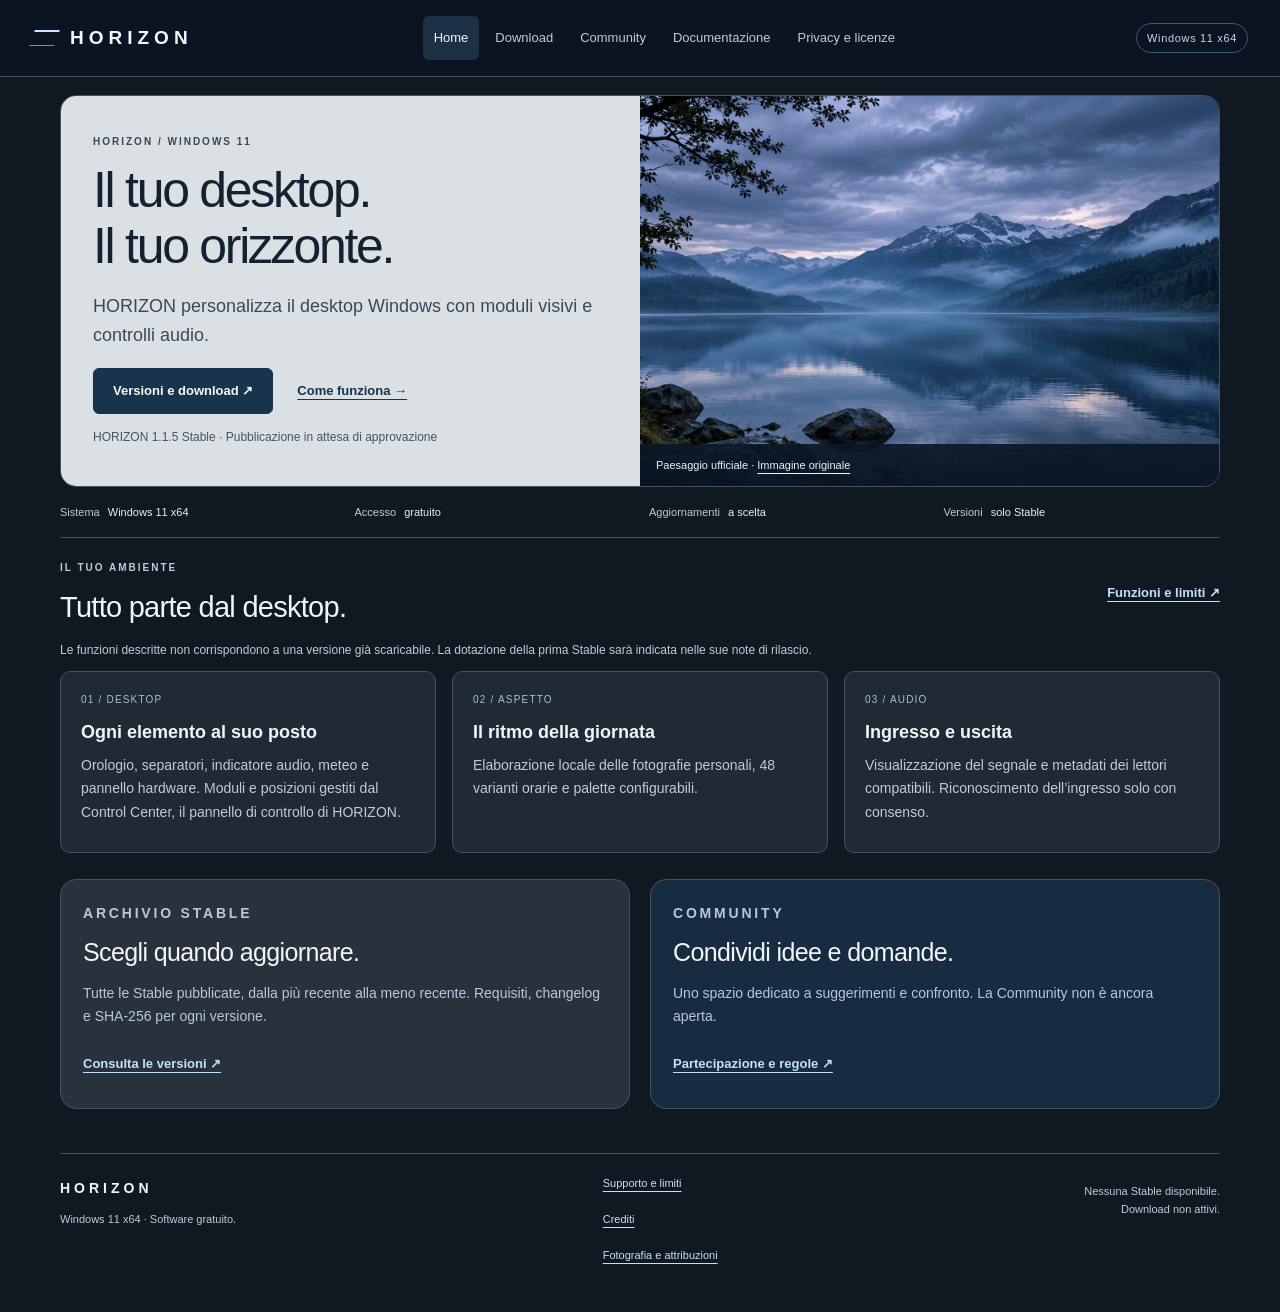
==== site/index.html @ 2f804839 "Publish approved HORIZON information site r4" ====
<!doctype html><html lang="it"><head><meta charset="utf-8"><meta name="viewport" content="width=device-width,initial-scale=1"><meta name="color-scheme" content="dark"><title>Desktop, audio e personalizzazione — HORIZON</title><meta name="description" content="HORIZON: desktop, audio e personalizzazione per Windows 11 x64."><link rel="stylesheet" href="styles.css"></head><body><a class="skip" href="#contenuto">Vai al contenuto</a><header class="site-header"><div class="header-inner"><a class="brand" href="index.html" aria-label="HORIZON, Home"><span class="brand-mark" aria-hidden="true"></span>HORIZON</a><nav aria-label="Navigazione principale"><a href="index.html" aria-current="page">Home</a><a href="download.html">Download</a><a href="community.html">Community</a><a href="guida.html">Documentazione</a><a href="privacy.html">Privacy e licenze</a></nav><span class="header-state">Windows 11 x64</span></div></header><main id="contenuto" tabindex="-1"><section class="hero-duo wrap" aria-labelledby="titolo-home"><div class="hero-editorial"><p class="eyebrow">HORIZON / WINDOWS 11</p><h1 id="titolo-home">Il tuo desktop.<br>Il tuo orizzonte.</h1><p class="hero-intro">HORIZON personalizza il desktop Windows con moduli visivi e controlli audio.</p><div class="actions"><a class="button primary" href="download.html">Versioni e download ↗</a><a class="text-link" href="guida.html">Come funziona →</a></div><p class="availability">HORIZON 1.1.5 Stable · Pubblicazione in attesa di approvazione</p></div><figure class="hero-landscape"><img src="assets/HORIZON_WEB_HERO_APPROVATO.png" width="1672" height="941" alt="Lago alpino all’ora blu, montagne innevate, bosco e cielo nuvoloso" fetchpriority="high"><figcaption>Paesaggio ufficiale · <a href="privacy.html#fotografia">Immagine originale</a></figcaption></figure></section><div class="facts-strip wrap" aria-label="Informazioni essenziali"><span>Sistema <strong>Windows 11 x64</strong></span><span>Accesso <strong>gratuito</strong></span><span>Aggiornamenti <strong>a scelta</strong></span><span>Versioni <strong>solo Stable</strong></span></div><section id="progetto" class="section wrap" aria-labelledby="titolo-progetto"><div class="section-heading"><div><p class="eyebrow">IL TUO AMBIENTE</p><h2 id="titolo-progetto">Tutto parte dal desktop.</h2></div><a class="text-link" href="guida.html">Funzioni e limiti ↗</a></div><p class="fine-print">Le funzioni descritte non corrispondono a una versione già scaricabile. La dotazione della prima Stable sarà indicata nelle sue note di rilascio.</p><div class="feature-grid"><article class="feature"><span class="feature-index" aria-hidden="true">01 / DESKTOP</span><h3>Ogni elemento al suo posto</h3><p>Orologio, separatori, indicatore audio, meteo e pannello hardware. Moduli e posizioni gestiti dal Control Center, il pannello di controllo di HORIZON.</p></article><article class="feature"><span class="feature-index" aria-hidden="true">02 / ASPETTO</span><h3>Il ritmo della giornata</h3><p>Elaborazione locale delle fotografie personali, 48 varianti orarie e palette configurabili.</p></article><article class="feature"><span class="feature-index" aria-hidden="true">03 / AUDIO</span><h3>Ingresso e uscita</h3><p>Visualizzazione del segnale e metadati dei lettori compatibili. Riconoscimento dell’ingresso solo con consenso.</p></article></div></section><section class="section wrap bottom-grid" aria-label="Versioni e Community"><article class="panel"><p class="eyebrow">ARCHIVIO STABLE</p><h2>Scegli quando aggiornare.</h2><p>Tutte le Stable pubblicate, dalla più recente alla meno recente. Requisiti, changelog e SHA-256 per ogni versione.</p><a class="text-link" href="download.html">Consulta le versioni ↗</a></article><article class="panel"><p class="eyebrow">COMMUNITY</p><h2>Condividi idee e domande.</h2><p>Uno spazio dedicato a suggerimenti e confronto. La Community non è ancora aperta.</p><a class="text-link" href="community.html">Partecipazione e regole ↗</a></article></section></main><footer class="site-footer"><div><a class="brand" href="index.html">HORIZON</a><p>Windows 11 x64 · Software gratuito.</p></div><nav aria-label="Informazioni sul progetto"><a href="guida.html#limiti">Supporto e limiti</a><a href="privacy.html#crediti">Crediti</a><a href="privacy.html#fotografia">Fotografia e attribuzioni</a></nav><p class="footer-state">Nessuna Stable disponibile.<br>Download non attivi.</p></footer></body></html>
---- site/styles.css ----
/* HORIZON v1.5 — static, local resources, no external fonts. */
:root{color-scheme:dark;--bg:#0b1420;--surface:#111f2e;--line:#2b3e52;--text:#ecf3fa;--muted:#a9bdcf;--accent:#b6d7f2;--link:#c2e1fa;--radius:16px}*{box-sizing:border-box}html{scroll-behavior:smooth;scroll-padding-top:100px}body{margin:0;background:var(--bg);color:var(--text);font:16px/1.65 'Segoe UI',Arial,sans-serif}a{color:var(--link);text-decoration-thickness:1px;text-underline-offset:4px}a:hover{color:white}a:focus-visible,button:focus-visible,summary:focus-visible,[tabindex]:focus-visible{outline:3px solid #d2edff;outline-offset:5px}main:focus-visible{outline-offset:-4px}.skip{position:fixed;left:18px;top:-100px;z-index:50;background:var(--text);color:var(--bg);padding:10px 18px;border-radius:6px}.skip:focus{top:12px}.wrap{width:min(1160px,calc(100% - 64px));margin-inline:auto}.site-header{border-bottom:1px solid var(--line);background:#0b1420;position:relative;z-index:3}.header-inner{max-width:1280px;padding:16px 32px;margin:auto;display:flex;align-items:center;justify-content:space-between;gap:24px}.brand{font-weight:650;letter-spacing:5px;font-size:19px;text-decoration:none;color:#f1f6fb;display:inline-flex;align-items:center;gap:13px;min-height:44px;white-space:nowrap}.brand-mark{display:block;width:25px;height:16px;border-top:2px solid #c8e6ff;border-bottom:1px solid #6d91b0;transform:skewX(-20deg)}.header-inner nav{display:flex;gap:5px;flex-wrap:wrap}.header-inner nav a{font-size:13px;color:var(--muted);text-decoration:none;min-height:44px;display:flex;align-items:center;padding:0 11px;border-radius:6px}.header-inner nav a:hover,.header-inner nav a[aria-current]{background:#1c3044;color:#eff8ff}.header-state{font-size:11px;letter-spacing:.06em;border:1px solid #415b73;color:#c5d8e9;padding:5px 10px;border-radius:100px;white-space:nowrap}.hero{position:relative;margin-top:24px;min-height:470px;border-radius:var(--radius);overflow:hidden;border:1px solid #4b6278;background:#172b40;display:flex;align-items:center}.hero-image,.hero-shade{position:absolute;inset:0;width:100%;height:100%;object-fit:cover;object-position:center 57%}.hero-shade{background:linear-gradient(90deg,rgba(5,16,30,.95),rgba(7,19,32,.76) 42%,rgba(7,19,32,.08) 100%)}.hero-copy{position:relative;padding:42px 46px 58px;max-width:740px}.eyebrow{font-size:10px;letter-spacing:.2em;color:var(--muted);font-weight:650;margin:0 0 12px}.hero .eyebrow{color:#c7dfef}h1,h2,h3,p{margin-top:0}h1{font-size:clamp(36px,4.5vw,60px);font-weight:450;letter-spacing:-.045em;line-height:1.12;margin-bottom:18px}h1 span{color:#c5dff2}.hero-intro{font-size:18px;color:#e2ecf5;line-height:1.6;margin-bottom:24px}.actions{display:flex;gap:24px;align-items:center;flex-wrap:wrap}.button{font:inherit;display:inline-flex;align-items:center;justify-content:center;gap:16px;min-height:46px;padding:10px 19px;border-radius:6px;border:1px solid #7b9ab5;text-decoration:none;font-size:13px;font-weight:600;line-height:1.4}.primary{background:#c1dff5;color:#0a2034;border-color:#c1dff5}.primary:hover{color:#081928;background:#e6f4ff}.secondary{background:#1b3247;color:#d8e8f5}button:disabled{cursor:not-allowed;opacity:1;background:#25394a;color:#c2d2df;border-color:#617b91}.text-link{font-size:13px;display:inline-flex;align-items:center;min-height:44px;font-weight:600}.hero .text-link{color:#f3f8fc}.hero-status{margin:18px 0 0;font-size:12px;color:#d2e3ef;display:flex;gap:9px;align-items:center}.status-dot{width:5px;height:5px;background:#c7dfef;border-radius:50%}.photo-credit{position:absolute;right:18px;bottom:12px;font-size:10px;color:#e7f2fa;background:#071321e6;padding:4px 8px;border-radius:3px}.photo-credit a{color:inherit}.facts-strip{display:grid;grid-template-columns:repeat(4,1fr);border-bottom:1px solid var(--line);padding:17px 0;gap:18px;font-size:11px;color:var(--muted)}.facts-strip strong{color:#e5eef6;font-weight:500;margin-left:5px}.section{padding:32px 0 4px}.section-heading{display:flex;justify-content:space-between;align-items:center;gap:20px;margin-bottom:20px}.section-heading h2{margin-bottom:0}h2{font-size:clamp(23px,2.5vw,29px);font-weight:500;line-height:1.25;letter-spacing:-.025em;margin-bottom:14px}h3{font-size:18px;font-weight:550;line-height:1.4;margin-bottom:9px}.feature-grid{display:grid;grid-template-columns:repeat(3,1fr);gap:22px}.feature{border-top:1px solid #49637c;padding:18px 0 8px;min-width:0}.feature-index{display:block;font-size:10px;letter-spacing:.12em;color:#a9bfd1;margin-bottom:12px}.feature p{font-size:14px;color:var(--muted);margin-bottom:8px}.fine-print{font-size:12px;color:var(--muted);margin-bottom:10px}.tag{font-size:11px;border:1px solid #52718d;background:#162d40;color:#cfe4f5;border-radius:50px;padding:5px 11px;display:inline-block;white-space:nowrap}.screens-grid{display:grid;grid-template-columns:1.2fr 1fr;gap:20px}.screenshot-slot{margin:0;border:1px solid #344e65;border-radius:10px;overflow:hidden;background:#0e1a29}.slot-content{min-height:170px;display:flex;align-items:center;justify-content:center;text-align:center;flex-direction:column;padding:20px;background:linear-gradient(125deg,#1a2f43,#0f1e2e)}.slot-content>span{font-size:24px;color:#89a9c2;margin-bottom:8px}.slot-content strong{font-size:14px;font-weight:500}.slot-content p{font-size:12px;color:var(--muted);margin:7px 0 0;max-width:300px}figcaption{font-size:10px;color:var(--muted);padding:9px 15px;border-top:1px solid var(--line)}.bottom-grid{display:grid;grid-template-columns:1fr 1fr;gap:20px;padding-bottom:36px}.panel{background:var(--surface);border:1px solid var(--line);border-radius:var(--radius);padding:26px}.panel p{font-size:14px;color:#b6c9d9}.panel h2{font-size:25px}.site-footer{max-width:1160px;margin:30px auto 0;border-top:1px solid var(--line);padding:24px 0 30px;display:flex;justify-content:space-between;gap:32px;align-items:start}.site-footer .brand{font-size:14px;letter-spacing:4px;min-height:28px}.site-footer p{font-size:11px;color:var(--muted);margin:8px 0 0}.site-footer nav{display:flex;flex-direction:column}.site-footer nav a{min-height:28px;font-size:11px}.footer-state{text-align:right}.page-intro{padding:42px 0 24px}.page-intro h1{font-size:clamp(34px,4vw,49px);margin-bottom:14px}.intro{font-size:17px;color:var(--muted);max-width:740px;margin-bottom:0}.download-layout{display:grid;grid-template-columns:1.35fr 1fr;gap:34px;align-items:start}.release-preview h2{font-size:30px}.version-number{color:#c1dcf1}.release-preview .button{margin:6px 0 14px}.release-facts{margin:20px 0 15px}.release-facts div{display:grid;grid-template-columns:150px 1fr;gap:14px;border-top:1px solid var(--line);padding:12px 0;font-size:13px}dt{color:#e5eff6}dd{margin:0;color:var(--muted)}.download-aside{padding:18px 0 0}.download-aside p{font-size:14px;color:var(--muted)}.download-aside h3{margin-top:24px}.table-scroll{overflow-x:auto;border:1px solid var(--line);border-radius:10px;margin:20px 0}.table-scroll table{width:100%;border-collapse:collapse;text-align:left;font-size:13px;min-width:620px}.table-scroll caption{text-align:left;padding:12px 18px;font-size:11px;color:var(--muted)}th{font-weight:500;background:#192d3f;padding:13px 18px;border-block:1px solid var(--line)}td{padding:20px 18px;color:var(--muted)}.empty-cell{height:100px;text-align:center}.notice{border-left:2px solid #80a9c8;padding:15px 20px;margin-block:20px 36px;background:#111f2e;font-size:13px}.notice p{color:var(--muted);margin:7px 0 0}.community-status{display:flex;align-items:center;justify-content:space-between;gap:28px}.community-status div{max-width:680px}.community-status .tag{margin-bottom:15px}.community-status p{margin-bottom:0}.community-status .button{flex-shrink:0}.clean-list{padding-left:20px;font-size:14px;color:var(--muted)}li{margin-bottom:9px}.guide-layout{display:grid;grid-template-columns:240px 1fr;gap:44px;align-items:start}.contents{padding:19px;display:flex;flex-direction:column;font-size:13px;position:sticky;top:20px}.contents strong{margin-bottom:10px}.contents a{min-height:38px}.guide-body{max-width:760px}.guide-body section,.legal-body section{padding:0 0 26px;margin-bottom:26px;border-bottom:1px solid var(--line);scroll-margin-top:24px}.guide-body p,.legal-body p,.guide-body li{font-size:15px;color:#b7cada}.guide-body ul{padding-left:20px}.legal-body{max-width:850px;margin-left:max(32px,calc((100vw - 1160px)/2));margin-right:auto}.privacy-list div{border-top:1px solid var(--line);padding:13px 0}.privacy-list dt{font-size:14px;margin-bottom:4px}.privacy-list dd{font-size:14px}.muted{color:var(--muted);font-size:12px}p,li,dd,h1,h2,h3{overflow-wrap:anywhere}
@media(max-width:1000px){.header-state{display:none}.header-inner{gap:14px}.hero-copy{padding-left:32px}.site-footer{margin-inline:32px}.facts-strip{grid-template-columns:1fr 1fr;gap:9px 20px}.header-inner nav a{padding-inline:8px}}
@media(max-width:720px){html{scroll-padding-top:20px}.wrap{width:calc(100% - 36px)}.header-inner{padding:12px 18px;flex-wrap:wrap;gap:4px}.brand{font-size:17px;letter-spacing:4px}.header-inner nav{width:100%;gap:3px}.header-inner nav a{font-size:12px;padding-inline:9px;min-height:40px}.hero{min-height:440px;margin-top:16px}.hero-copy{padding:32px 24px 58px;max-width:100%}.hero h1{font-size:clamp(34px,7.6vw,49px)}.hero-shade{background:linear-gradient(90deg,#081729ed,#071a2bc9 75%,#071a2b80)}.hero-image{object-position:60% center}.hero-intro{font-size:16px}.photo-credit{left:18px;right:auto;font-size:9px}.hero-status{font-size:11px}.actions{gap:12px}.section{padding-top:26px}.section-heading{align-items:start;flex-wrap:wrap;gap:8px}.feature-grid{grid-template-columns:1fr;gap:5px}.feature{padding-top:14px}.feature-index{margin-bottom:7px}.screens-grid,.bottom-grid,.download-layout,.guide-layout{grid-template-columns:1fr;gap:16px}.slot-content{min-height:140px}.panel{padding:22px}.site-footer{margin-inline:18px;flex-wrap:wrap;gap:16px}.footer-state{text-align:left}.site-footer nav{width:45%}.site-footer nav a{min-height:36px}.page-intro{padding:28px 0 20px}.page-intro h1{font-size:35px}.intro{font-size:15px}.download-aside{padding-top:8px}.release-facts div{grid-template-columns:1fr;gap:3px}.release-preview .section-heading{gap:9px}.community-status{align-items:start;flex-direction:column}.community-status .button{width:100%}.contents{position:static}.guide-body section{padding-bottom:20px;margin-bottom:22px}.legal-body{margin-inline:auto;max-width:none}.table-scroll table{min-width:560px}}
@media(prefers-reduced-motion:reduce){html{scroll-behavior:auto}}
@media(forced-colors:active){.hero-shade{background:Canvas;opacity:.9}.panel,.hero,.feature,.button,.tag{border:1px solid CanvasText}.hero-copy,.hero-copy h1,.hero-copy p{color:CanvasText}.hero-image{visibility:hidden}.status-dot{background:CanvasText}}
@media print{body{background:white;color:black}.site-header,.skip,.hero-image,.hero-shade,.actions,.photo-credit,button{display:none}.wrap{width:100%}.hero{min-height:0;border:0}.hero-copy{padding:10px 0}.hero-copy h1,.hero-copy h1 span,.hero-copy p,h1,h2,h3,p,li,dd,dt,.panel p,.feature p{color:black!important}.feature-grid,.bottom-grid,.download-layout,.guide-layout{display:block}.panel,.feature{background:white;border-color:#777}.contents{position:static}.site-footer{margin:0}.legal-body{margin:0}.table-scroll{overflow:visible}.table-scroll table{min-width:0}}/* v1.6: split editorial / landscape; neutral grey and midnight blue. */
:root{--bg:#101822;--surface:#252d36;--line:#46515e;--muted:#c1cbd5;--text:#f2f5f8}
body{background:var(--bg)}.header-inner{max-width:1280px}.hero-duo{display:grid;grid-template-columns:1fr 1fr;margin-top:24px;border:1px solid var(--line);border-radius:16px;overflow:hidden;min-height:440px}.hero-editorial{background:#dbe0e5;color:#142130;padding:44px 36px;display:flex;flex-direction:column;justify-content:center;min-width:0}.hero-editorial h1{font-size:clamp(36px,3.9vw,53px)}.hero-editorial .eyebrow,.hero-editorial .hero-intro{color:#37495a}.hero-editorial .primary{background:#18334c;color:#f5f8fc;border-color:#18334c}.hero-editorial .primary:hover{background:#294e6e}.hero-editorial .text-link{color:#18334c}.availability{font-size:12px;color:#425466;margin:20px 0 0}.hero-editorial :focus-visible{outline-color:#18334c}.hero-landscape{position:relative;margin:0;min-width:0;min-height:440px;background:#142c45}.hero-landscape img{display:block;width:100%;height:100%;position:absolute;object-fit:cover;object-position:56% center}.hero-landscape figcaption{position:absolute;bottom:0;left:0;right:0;padding:12px 16px;background:#091625e8;color:#edf3fa;border:0;font-size:11px}.hero-landscape a{color:inherit}.feature{background:#202a35;padding:20px;border:1px solid var(--line);border-radius:10px}.panel{background:#29323c}.bottom-grid .panel:last-child{background:#172c40}.download-aside{padding:24px;background:#202a35;border:1px solid var(--line);border-radius:16px}.page-intro{border-bottom:1px solid var(--line);margin-bottom:24px}.header-inner nav a{min-height:44px}.facts-strip{padding-block:16px}.section{padding-top:26px}
@media(max-width:1000px){.hero-editorial{padding:32px 26px}.hero-editorial .actions{gap:8px}.hero-editorial h1{font-size:40px}}
@media(max-width:720px){.hero-duo{grid-template-columns:1fr;margin-top:16px}.hero-editorial{padding:30px 24px}.hero-editorial h1{font-size:clamp(34px,8vw,46px)}.hero-landscape{min-height:250px}.hero-landscape img{object-position:center 57%}.hero-editorial .hero-intro{font-size:16px}.header-inner nav a{min-height:44px}.site-footer nav a{min-height:44px}.feature{padding:18px}.download-aside{padding:22px}}
@media(forced-colors:active){.hero-editorial,.hero-editorial h1,.hero-editorial p,.hero-editorial a{background:Canvas;color:CanvasText}.hero-duo,.hero-landscape{border:1px solid CanvasText}}
@media print{.hero-duo{display:block;border:0}.hero-editorial{background:white;color:black;padding:0}.hero-landscape{display:none}.feature,.panel,.download-aside{background:white;color:black}.hero-editorial p{color:black}}
/* v1.7 — compact spacing, readable measures and resilient narrow layouts. */
.hero-duo{min-height:390px;margin-top:18px}.hero-landscape{min-height:390px}.hero-editorial{padding:32px}.hero-intro{margin-bottom:18px}.availability{margin-top:14px}.section{padding-top:22px}.section-heading{margin-bottom:16px}.bottom-grid{padding-bottom:22px}.panel{padding:22px}.page-intro{padding-top:30px;padding-bottom:18px;margin-bottom:20px}.site-footer{margin-top:22px;padding-top:20px}.feature-grid{gap:16px}.guide-layout{gap:32px}.guide-body,.legal-body{line-height:1.75}.guide-body section,.legal-body section{padding-bottom:20px;margin-bottom:20px}.panel p,.download-aside p{max-width:68ch}.download-layout{gap:22px;grid-template-columns:minmax(0,1.2fr) minmax(0,1fr)}.bottom-grid,.screens-grid{grid-template-columns:repeat(2,minmax(0,1fr))}.community-status>div{min-width:0}pre{max-width:100%;white-space:pre-wrap;overflow-wrap:anywhere;background:#0b1420;border:1px solid var(--line);border-radius:8px;padding:16px;font-size:13px;color:#e8f1f8}code{font-family:Consolas,monospace}.guide-body a,.legal-body a{overflow-wrap:anywhere}.site-footer nav a{min-height:36px}.header-inner nav a[aria-current]{background:#1c3044;color:#eff8ff}
@media(max-width:720px){.hero-duo,.download-layout,.bottom-grid,.screens-grid{grid-template-columns:minmax(0,1fr)}.hero-editorial{padding:26px 22px}.hero-landscape{min-height:230px}.hero-duo{min-height:0}.panel,.download-aside{padding:20px}.page-intro{padding-top:24px}.section{padding-top:20px}.site-footer nav{width:100%}.site-footer nav a{min-height:44px}.facts-strip{font-size:12px}.facts-strip span{min-width:0}.facts-strip strong{display:block;margin-left:0}.community-status .button{max-width:100%}.guide-layout{gap:20px}.guide-body,.legal-body{min-width:0}.table-scroll:focus-visible{outline-offset:3px}}
@media print{pre{background:white;color:black;border-color:#777}.hero-duo{min-height:0}}
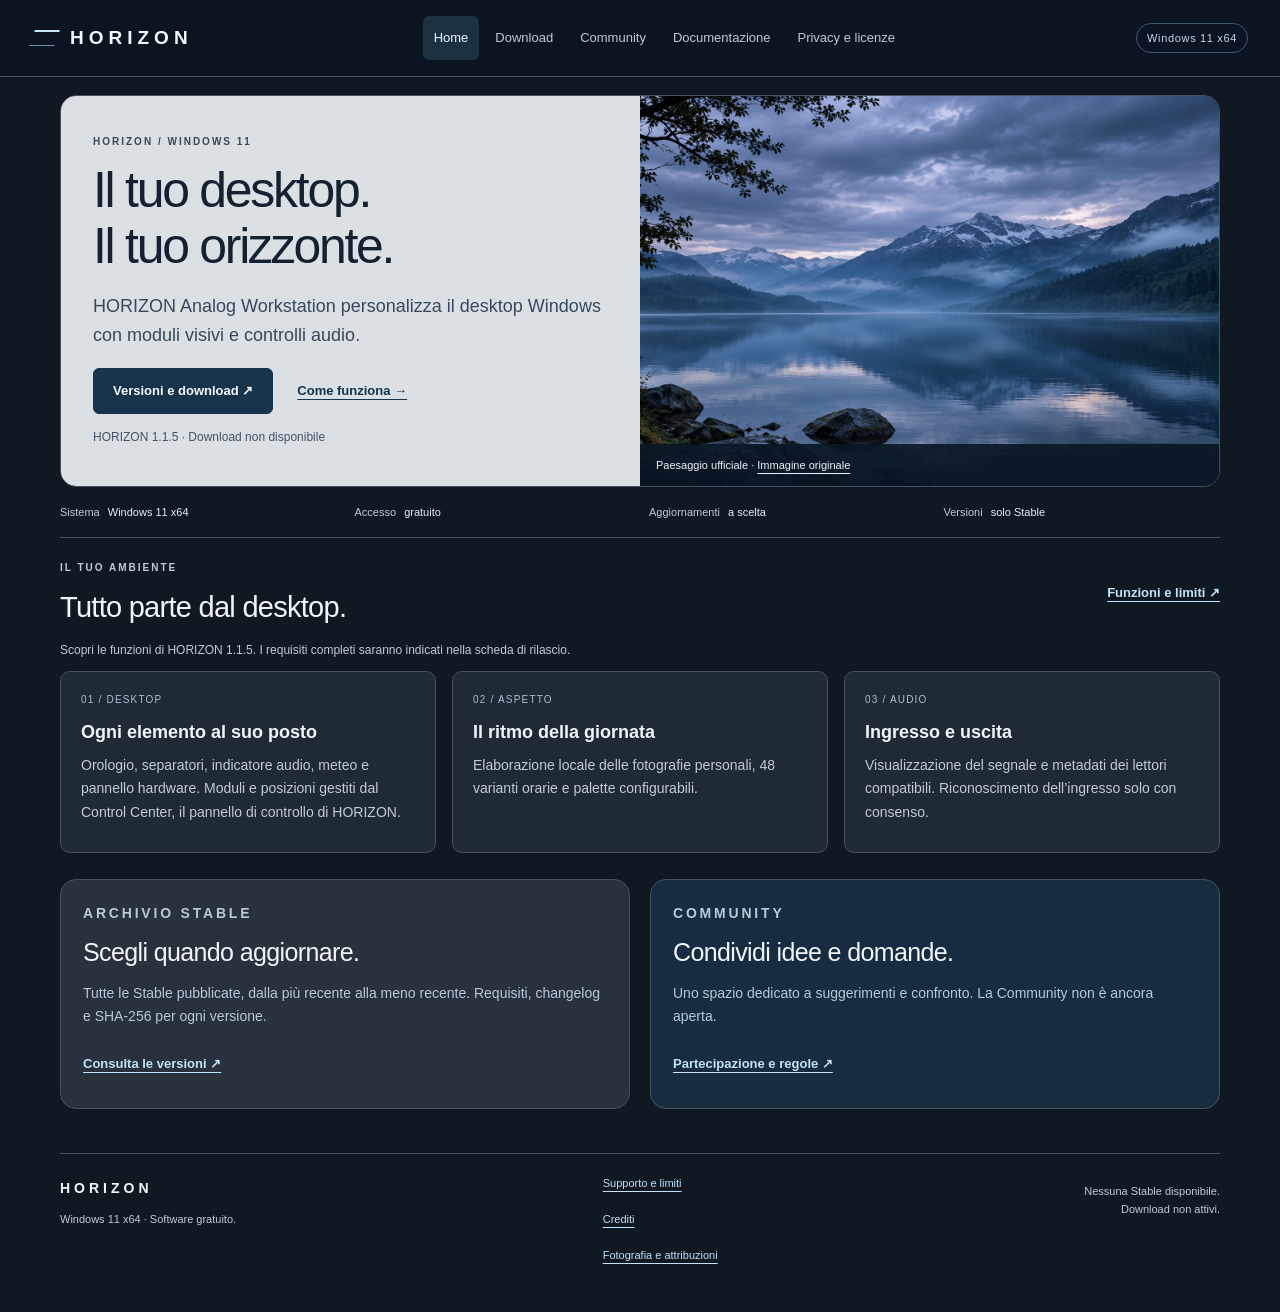
==== commit a662e0ef: "Present HORIZON 1.1.5 and accept verified UTF-8 BOM metadata" ====
--- a/site/index.html
+++ b/site/index.html
@@ -1,4 +1,4 @@
-<!doctype html><html lang="it"><head><meta charset="utf-8"><meta name="viewport" content="width=device-width,initial-scale=1"><meta name="color-scheme" content="dark"><title>Desktop, audio e personalizzazione — HORIZON</title><meta name="description" content="HORIZON: desktop, audio e personalizzazione per Windows 11 x64."><link rel="stylesheet" href="styles.css"></head><body><a class="skip" href="#contenuto">Vai al contenuto</a><header class="site-header"><div class="header-inner"><a class="brand" href="index.html" aria-label="HORIZON, Home"><span class="brand-mark" aria-hidden="true"></span>HORIZON</a><nav aria-label="Navigazione principale"><a href="index.html" aria-current="page">Home</a><a href="download.html">Download</a><a href="community.html">Community</a><a href="guida.html">Documentazione</a><a href="privacy.html">Privacy e licenze</a></nav><span class="header-state">Windows 11 x64</span></div></header><main id="contenuto" tabindex="-1"><section class="hero-duo wrap" aria-labelledby="titolo-home"><div class="hero-editorial"><p class="eyebrow">HORIZON / WINDOWS 11</p><h1 id="titolo-home">Il tuo desktop.<br>Il tuo orizzonte.</h1><p class="hero-intro">HORIZON personalizza il desktop Windows con moduli visivi e controlli audio.</p><div class="actions"><a class="button primary" href="download.html">Versioni e download ↗</a><a class="text-link" href="guida.html">Come funziona →</a></div><p class="availability">HORIZON 1.1.5 Stable · Pubblicazione in attesa di approvazione</p></div><figure class="hero-landscape"><img src="assets/HORIZON_WEB_HERO_APPROVATO.png" width="1672" height="941" alt="Lago alpino all’ora blu, montagne innevate, bosco e cielo nuvoloso" fetchpriority="high"><figcaption>Paesaggio ufficiale · <a href="privacy.html#fotografia">Immagine originale</a></figcaption></figure></section><div class="facts-strip wrap" aria-label="Informazioni essenziali"><span>Sistema <strong>Windows 11 x64</strong></span><span>Accesso <strong>gratuito</strong></span><span>Aggiornamenti <strong>a scelta</strong></span><span>Versioni <strong>solo Stable</strong></span></div><section id="progetto" class="section wrap" aria-labelledby="titolo-progetto"><div class="section-heading"><div><p class="eyebrow">IL TUO AMBIENTE</p><h2 id="titolo-progetto">Tutto parte dal desktop.</h2></div><a class="text-link" href="guida.html">Funzioni e limiti ↗</a></div><p class="fine-print">Le funzioni descritte non corrispondono a una versione già scaricabile. La dotazione della prima Stable sarà indicata nelle sue note di rilascio.</p><div class="feature-grid"><article class="feature"><span class="feature-index" aria-hidden="true">01 / DESKTOP</span><h3>Ogni elemento al suo posto</h3><p>Orologio, separatori, indicatore audio, meteo e pannello hardware. Moduli e posizioni gestiti dal Control Center, il pannello di controllo di HORIZON.</p></article><article class="feature"><span class="feature-index" aria-hidden="true">02 / ASPETTO</span><h3>Il ritmo della giornata</h3><p>Elaborazione locale delle fotografie personali, 48 varianti orarie e palette configurabili.</p></article><article class="feature"><span class="feature-index" aria-hidden="true">03 / AUDIO</span><h3>Ingresso e uscita</h3><p>Visualizzazione del segnale e metadati dei lettori compatibili. Riconoscimento dell’ingresso solo con consenso.</p></article></div></section><section class="section wrap bottom-grid" aria-label="Versioni e Community"><article class="panel"><p class="eyebrow">ARCHIVIO STABLE</p><h2>Scegli quando aggiornare.</h2><p>Tutte le Stable pubblicate, dalla più recente alla meno recente. Requisiti, changelog e SHA-256 per ogni versione.</p><a class="text-link" href="download.html">Consulta le versioni ↗</a></article><article class="panel"><p class="eyebrow">COMMUNITY</p><h2>Condividi idee e domande.</h2><p>Uno spazio dedicato a suggerimenti e confronto. La Community non è ancora aperta.</p><a class="text-link" href="community.html">Partecipazione e regole ↗</a></article></section></main><footer class="site-footer"><div><a class="brand" href="index.html">HORIZON</a><p>Windows 11 x64 · Software gratuito.</p></div><nav aria-label="Informazioni sul progetto"><a href="guida.html#limiti">Supporto e limiti</a><a href="privacy.html#crediti">Crediti</a><a href="privacy.html#fotografia">Fotografia e attribuzioni</a></nav><p class="footer-state">Nessuna Stable disponibile.<br>Download non attivi.</p></footer></body></html>
+<!doctype html><html lang="it"><head><meta charset="utf-8"><meta name="viewport" content="width=device-width,initial-scale=1"><meta name="color-scheme" content="dark"><title>Desktop, audio e personalizzazione — HORIZON</title><meta name="description" content="HORIZON: desktop, audio e personalizzazione per Windows 11 x64."><link rel="stylesheet" href="styles.css"></head><body><a class="skip" href="#contenuto">Vai al contenuto</a><header class="site-header"><div class="header-inner"><a class="brand" href="index.html" aria-label="HORIZON, Home"><span class="brand-mark" aria-hidden="true"></span>HORIZON</a><nav aria-label="Navigazione principale"><a href="index.html" aria-current="page">Home</a><a href="download.html">Download</a><a href="community.html">Community</a><a href="guida.html">Documentazione</a><a href="privacy.html">Privacy e licenze</a></nav><span class="header-state">Windows 11 x64</span></div></header><main id="contenuto" tabindex="-1"><section class="hero-duo wrap" aria-labelledby="titolo-home"><div class="hero-editorial"><p class="eyebrow">HORIZON / WINDOWS 11</p><h1 id="titolo-home">Il tuo desktop.<br>Il tuo orizzonte.</h1><p class="hero-intro">HORIZON Analog Workstation personalizza il desktop Windows con moduli visivi e controlli audio.</p><div class="actions"><a class="button primary" href="download.html">Versioni e download ↗</a><a class="text-link" href="guida.html">Come funziona →</a></div><p class="availability">HORIZON 1.1.5 · Download non disponibile</p></div><figure class="hero-landscape"><img src="assets/HORIZON_WEB_HERO_APPROVATO.png" width="1672" height="941" alt="Lago alpino all’ora blu, montagne innevate, bosco e cielo nuvoloso" fetchpriority="high"><figcaption>Paesaggio ufficiale · <a href="privacy.html#fotografia">Immagine originale</a></figcaption></figure></section><div class="facts-strip wrap" aria-label="Informazioni essenziali"><span>Sistema <strong>Windows 11 x64</strong></span><span>Accesso <strong>gratuito</strong></span><span>Aggiornamenti <strong>a scelta</strong></span><span>Versioni <strong>solo Stable</strong></span></div><section id="progetto" class="section wrap" aria-labelledby="titolo-progetto"><div class="section-heading"><div><p class="eyebrow">IL TUO AMBIENTE</p><h2 id="titolo-progetto">Tutto parte dal desktop.</h2></div><a class="text-link" href="guida.html">Funzioni e limiti ↗</a></div><p class="fine-print">Scopri le funzioni di HORIZON 1.1.5. I requisiti completi saranno indicati nella scheda di rilascio.</p><div class="feature-grid"><article class="feature"><span class="feature-index" aria-hidden="true">01 / DESKTOP</span><h3>Ogni elemento al suo posto</h3><p>Orologio, separatori, indicatore audio, meteo e pannello hardware. Moduli e posizioni gestiti dal Control Center, il pannello di controllo di HORIZON.</p></article><article class="feature"><span class="feature-index" aria-hidden="true">02 / ASPETTO</span><h3>Il ritmo della giornata</h3><p>Elaborazione locale delle fotografie personali, 48 varianti orarie e palette configurabili.</p></article><article class="feature"><span class="feature-index" aria-hidden="true">03 / AUDIO</span><h3>Ingresso e uscita</h3><p>Visualizzazione del segnale e metadati dei lettori compatibili. Riconoscimento dell’ingresso solo con consenso.</p></article></div></section><section class="section wrap bottom-grid" aria-label="Versioni e Community"><article class="panel"><p class="eyebrow">ARCHIVIO STABLE</p><h2>Scegli quando aggiornare.</h2><p>Tutte le Stable pubblicate, dalla più recente alla meno recente. Requisiti, changelog e SHA-256 per ogni versione.</p><a class="text-link" href="download.html">Consulta le versioni ↗</a></article><article class="panel"><p class="eyebrow">COMMUNITY</p><h2>Condividi idee e domande.</h2><p>Uno spazio dedicato a suggerimenti e confronto. La Community non è ancora aperta.</p><a class="text-link" href="community.html">Partecipazione e regole ↗</a></article></section></main><footer class="site-footer"><div><a class="brand" href="index.html">HORIZON</a><p>Windows 11 x64 · Software gratuito.</p></div><nav aria-label="Informazioni sul progetto"><a href="guida.html#limiti">Supporto e limiti</a><a href="privacy.html#crediti">Crediti</a><a href="privacy.html#fotografia">Fotografia e attribuzioni</a></nav><p class="footer-state">Nessuna Stable disponibile.<br>Download non attivi.</p></footer></body></html>
 
 
 
